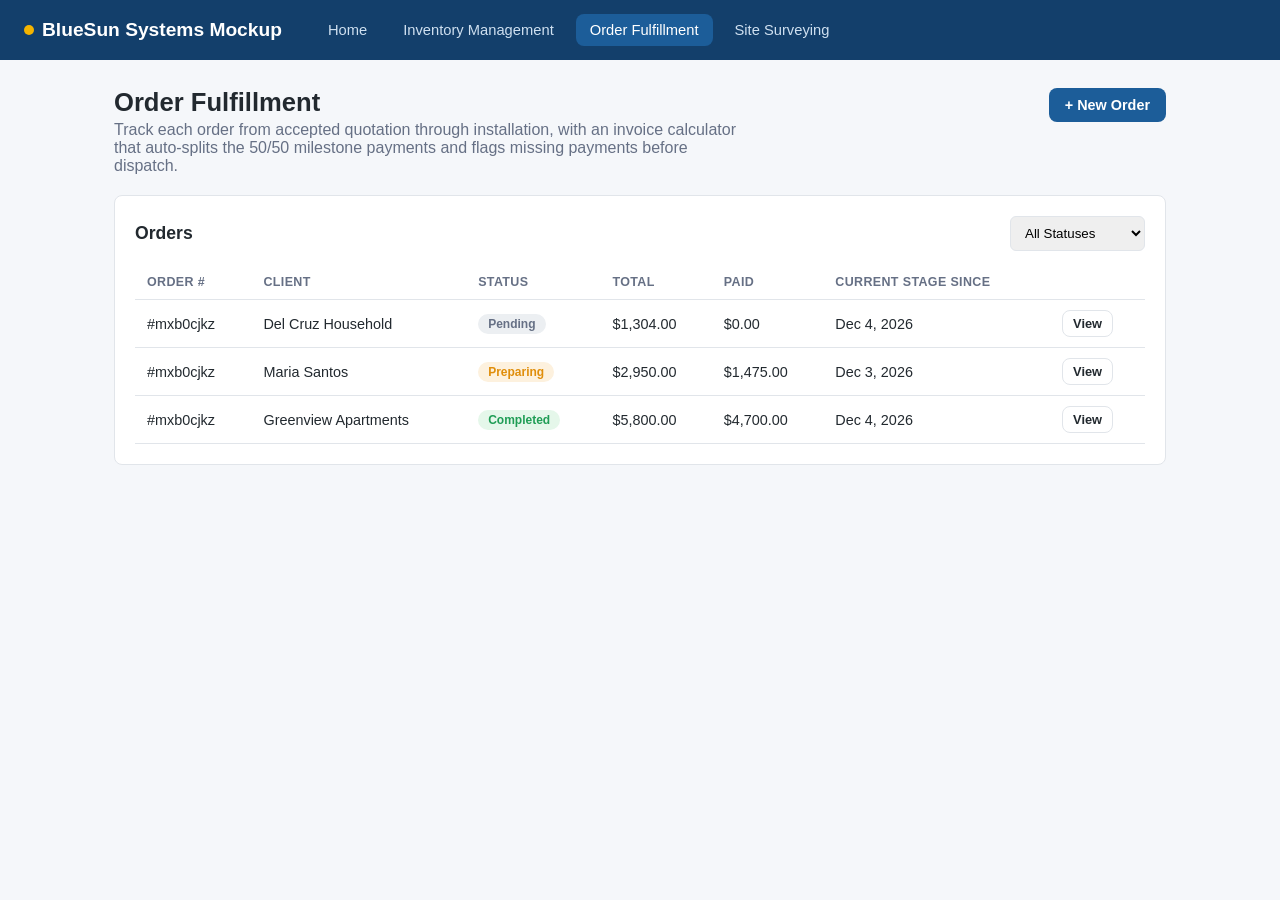
==== orders.html @ 975cb045 "Add files via upload" ====
<!DOCTYPE html>
<html lang="en">
<head>
  <meta charset="UTF-8" />
  <meta name="viewport" content="width=device-width, initial-scale=1.0" />
  <title>Order Fulfillment — BlueSun</title>
  <link rel="stylesheet" href="css/style.css" />
</head>
<body>
  <div id="topnav"></div>

  <main class="page">
    <div class="page-header">
      <div>
        <h1>Order Fulfillment</h1>
        <p class="subtitle">
          Track each order from accepted quotation through installation, with
          an invoice calculator that auto-splits the 50/50 milestone payments
          and flags missing payments before dispatch.
        </p>
      </div>
      <button class="btn btn-primary" id="newOrderBtn">+ New Order</button>
    </div>

    <div class="card">
      <div class="flex-between" style="margin-bottom: 14px;">
        <h2 style="margin:0;">Orders</h2>
        <select id="statusFilter" style="padding:8px 10px; border:1px solid var(--border); border-radius:6px;">
          <option value="">All Statuses</option>
        </select>
      </div>
      <table class="data-table">
        <thead>
          <tr>
            <th>Order #</th>
            <th>Client</th>
            <th>Status</th>
            <th>Total</th>
            <th>Paid</th>
            <th>Current Stage Since</th>
            <th></th>
          </tr>
        </thead>
        <tbody id="ordersTbody"></tbody>
      </table>
      <div class="empty-state" id="emptyState" style="display:none;">No orders match this filter.</div>
    </div>
  </main>

  <!-- New Order Modal -->
  <div class="modal-overlay hidden" id="newOrderOverlay">
    <div class="modal" style="max-width:640px;">
      <h2>New Order</h2>
      <form id="newOrderForm">
        <div class="form-grid">
          <div class="field span-2">
            <label for="clientName">Client Name</label>
            <input type="text" id="clientName" required />
          </div>
          <div class="field span-2">
            <label for="clientAddress">Site Address</label>
            <input type="text" id="clientAddress" required />
          </div>
        </div>

        <h2 style="margin-top:18px;">Line Items</h2>
        <div id="lineItemsContainer"></div>
        <button type="button" class="btn btn-secondary btn-sm" id="addLineItemBtn" style="margin-top:8px;">+ Add Line Item</button>

        <h2 style="margin-top:18px;">Add-ons / Extra Charges</h2>
        <div id="addonsContainer"></div>
        <button type="button" class="btn btn-secondary btn-sm" id="addAddonBtn" style="margin-top:8px;">+ Add Charge</button>

        <div class="card" style="background:#f8fafc; margin-top:18px;">
          <div class="flex-between"><span>Total Project Cost</span><strong id="newOrderTotal">$0.00</strong></div>
          <div class="flex-between text-muted"><span>50% Down Payment</span><span id="newOrderDown">$0.00</span></div>
          <div class="flex-between text-muted"><span>50% Completion Payment</span><span id="newOrderCompletion">$0.00</span></div>
        </div>

        <div class="form-actions">
          <button type="submit" class="btn btn-primary">Create Order</button>
          <button type="button" class="btn btn-secondary" id="cancelNewOrderBtn">Cancel</button>
        </div>
      </form>
    </div>
  </div>

  <!-- Order Detail Modal -->
  <div class="modal-overlay hidden" id="detailOverlay">
    <div class="modal" style="max-width:700px;">
      <div class="flex-between">
        <h2 class="mt-0" id="detailClientName">Client</h2>
        <button class="btn btn-secondary btn-sm" id="closeDetailBtn">Close</button>
      </div>
      <p class="text-muted" id="detailAddress"></p>

      <div class="stepper" id="stepper"></div>

      <div id="alertArea"></div>

      <div class="card-row">
        <div class="card">
          <div class="stat-label">Total Project Cost</div>
          <div class="stat-value" id="detailTotal">$0.00</div>
        </div>
        <div class="card">
          <div class="stat-label">Amount Paid</div>
          <div class="stat-value" id="detailPaid">$0.00</div>
        </div>
        <div class="card">
          <div class="stat-label">Amount Outstanding</div>
          <div class="stat-value" id="detailOutstanding">$0.00</div>
        </div>
      </div>

      <h2>Line Items</h2>
      <table class="data-table">
        <thead><tr><th>Item</th><th>Qty</th><th>Unit Price</th><th>Subtotal</th></tr></thead>
        <tbody id="detailLineItemsTbody"></tbody>
      </table>

      <h2>Add-ons</h2>
      <table class="data-table">
        <thead><tr><th>Description</th><th>Amount</th></tr></thead>
        <tbody id="detailAddonsTbody"></tbody>
      </table>

      <h2>Payments</h2>
      <table class="data-table" style="margin-bottom:10px;">
        <thead><tr><th>Milestone</th><th>Amount</th><th>Method</th><th>Date</th></tr></thead>
        <tbody id="detailPaymentsTbody"></tbody>
      </table>

      <div class="card" style="background:#f8fafc;" id="paymentFormCard">
        <h2>Record a Payment</h2>
        <div class="form-grid">
          <div class="field">
            <label for="paymentMilestone">Milestone</label>
            <select id="paymentMilestone">
              <option value="down">Down Payment (50%)</option>
              <option value="completion">Completion Payment (50%)</option>
            </select>
          </div>
          <div class="field">
            <label for="paymentMethod">Method</label>
            <select id="paymentMethod">
              <option value="cash">Cash</option>
              <option value="bank_transfer">Bank Transfer</option>
            </select>
          </div>
        </div>
        <div class="form-actions">
          <button type="button" class="btn btn-primary" id="recordPaymentBtn">Record Payment</button>
        </div>
      </div>

      <div class="form-actions">
        <button type="button" class="btn btn-primary" id="advanceStatusBtn">Advance to Next Stage →</button>
        <button type="button" class="btn btn-danger" id="deleteOrderBtn">Delete Order</button>
      </div>
    </div>
  </div>

  <script src="js/data.js"></script>
  <script src="js/nav.js"></script>
  <script>
    renderNav("orders");

    let currentOrderId = null;
    const inventoryItems = Inventory.all();

    function statusBadgeClass(statusKey) {
      switch (statusKey) {
        case "pending": return "badge-gray";
        case "preparing": return "badge-orange";
        case "out_for_delivery": return "badge-blue";
        case "installation": return "badge-blue";
        case "completed": return "badge-green";
        default: return "badge-gray";
      }
    }

    function statusLabel(key) {
      const s = ORDER_STATUSES.find((s) => s.key === key);
      return s ? s.label : key;
    }

    function populateStatusFilter() {
      const select = document.getElementById("statusFilter");
      const current = select.value;
      select.innerHTML = `<option value="">All Statuses</option>` +
        ORDER_STATUSES.map((s) => `<option value="${s.key}">${s.label}</option>`).join("");
      select.value = current;
    }

    function renderOrdersTable() {
      const filter = document.getElementById("statusFilter").value;
      let orders = Orders.all().sort((a, b) => new Date(b.createdAt) - new Date(a.createdAt));
      if (filter) orders = orders.filter((o) => o.status === filter);

      const tbody = document.getElementById("ordersTbody");
      const emptyState = document.getElementById("emptyState");

      if (orders.length === 0) {
        tbody.innerHTML = "";
        emptyState.style.display = "block";
        return;
      }
      emptyState.style.display = "none";

      tbody.innerHTML = orders
        .map((order) => {
          const total = Orders.computeTotal(order);
          const paid = Orders.amountPaid(order);
          const shortId = order.id.split("-")[1] || order.id;
          return `
            <tr data-id="${order.id}">
              <td>#${shortId}</td>
              <td>${order.clientName}</td>
              <td><span class="badge ${statusBadgeClass(order.status)}">${statusLabel(order.status)}</span></td>
              <td>${formatCurrency(total)}</td>
              <td>${formatCurrency(paid)}</td>
              <td>${formatDate(order.statusChangedAt)}</td>
              <td><button class="btn btn-secondary btn-sm view-btn" data-id="${order.id}">View</button></td>
            </tr>
          `;
        })
        .join("");

      tbody.querySelectorAll("tr").forEach((row) => {
        row.addEventListener("click", (e) => {
          if (e.target.classList.contains("view-btn")) return;
          openDetail(row.dataset.id);
        });
      });
      tbody.querySelectorAll(".view-btn").forEach((btn) => {
        btn.addEventListener("click", () => openDetail(btn.dataset.id));
      });
    }

    document.getElementById("statusFilter").addEventListener("change", renderOrdersTable);

    function refreshAll() {
      populateStatusFilter();
      renderOrdersTable();
    }

    // ---------- New Order modal ----------

    const newOrderOverlay = document.getElementById("newOrderOverlay");
    let lineItemRows = [];
    let addonRows = [];

    function itemOptionsHtml(selectedId) {
      return `<option value="">Select item...</option>` +
        inventoryItems
          .map((i) => `<option value="${i.id}" ${i.id === selectedId ? "selected" : ""}>${i.name} (${formatCurrency(i.unitPrice)})</option>`)
          .join("");
    }

    function renderLineItemRows() {
      const container = document.getElementById("lineItemsContainer");
      container.innerHTML = lineItemRows
        .map(
          (row, idx) => `
        <div class="form-grid" style="grid-template-columns: 2fr 1fr auto; align-items:end; margin-bottom:8px;">
          <div class="field">
            <label>Item</label>
            <select data-idx="${idx}" class="line-item-select">${itemOptionsHtml(row.itemId)}</select>
          </div>
          <div class="field">
            <label>Qty</label>
            <input type="number" min="1" value="${row.qty}" data-idx="${idx}" class="line-item-qty" />
          </div>
          <button type="button" class="btn btn-danger btn-sm remove-line-item" data-idx="${idx}">Remove</button>
        </div>
      `
        )
        .join("");

      container.querySelectorAll(".line-item-select").forEach((el) =>
        el.addEventListener("change", (e) => {
          lineItemRows[e.target.dataset.idx].itemId = e.target.value;
          recalcNewOrderTotals();
        })
      );
      container.querySelectorAll(".line-item-qty").forEach((el) =>
        el.addEventListener("input", (e) => {
          lineItemRows[e.target.dataset.idx].qty = Number(e.target.value) || 1;
          recalcNewOrderTotals();
        })
      );
      container.querySelectorAll(".remove-line-item").forEach((el) =>
        el.addEventListener("click", (e) => {
          lineItemRows.splice(Number(e.target.dataset.idx), 1);
          renderLineItemRows();
          recalcNewOrderTotals();
        })
      );
    }

    function renderAddonRows() {
      const container = document.getElementById("addonsContainer");
      container.innerHTML = addonRows
        .map(
          (row, idx) => `
        <div class="form-grid" style="grid-template-columns: 2fr 1fr auto; align-items:end; margin-bottom:8px;">
          <div class="field">
            <label>Description</label>
            <input type="text" value="${row.description}" data-idx="${idx}" class="addon-desc" placeholder="e.g. Installation labor" />
          </div>
          <div class="field">
            <label>Amount</label>
            <input type="number" min="0" step="0.01" value="${row.amount}" data-idx="${idx}" class="addon-amount" />
          </div>
          <button type="button" class="btn btn-danger btn-sm remove-addon" data-idx="${idx}">Remove</button>
        </div>
      `
        )
        .join("");

      container.querySelectorAll(".addon-desc").forEach((el) =>
        el.addEventListener("input", (e) => {
          addonRows[e.target.dataset.idx].description = e.target.value;
        })
      );
      container.querySelectorAll(".addon-amount").forEach((el) =>
        el.addEventListener("input", (e) => {
          addonRows[e.target.dataset.idx].amount = Number(e.target.value) || 0;
          recalcNewOrderTotals();
        })
      );
      container.querySelectorAll(".remove-addon").forEach((el) =>
        el.addEventListener("click", (e) => {
          addonRows.splice(Number(e.target.dataset.idx), 1);
          renderAddonRows();
          recalcNewOrderTotals();
        })
      );
    }

    function recalcNewOrderTotals() {
      const lineTotal = lineItemRows.reduce((sum, row) => {
        const item = inventoryItems.find((i) => i.id === row.itemId);
        return sum + (item ? item.unitPrice * row.qty : 0);
      }, 0);
      const addonTotal = addonRows.reduce((sum, row) => sum + Number(row.amount || 0), 0);
      const total = lineTotal + addonTotal;
      document.getElementById("newOrderTotal").textContent = formatCurrency(total);
      document.getElementById("newOrderDown").textContent = formatCurrency(total / 2);
      document.getElementById("newOrderCompletion").textContent = formatCurrency(total / 2);
    }

    document.getElementById("newOrderBtn").addEventListener("click", () => {
      document.getElementById("newOrderForm").reset();
      lineItemRows = [{ itemId: "", qty: 1 }];
      addonRows = [];
      renderLineItemRows();
      renderAddonRows();
      recalcNewOrderTotals();
      newOrderOverlay.classList.remove("hidden");
    });

    document.getElementById("cancelNewOrderBtn").addEventListener("click", () => newOrderOverlay.classList.add("hidden"));
    document.getElementById("addLineItemBtn").addEventListener("click", () => {
      lineItemRows.push({ itemId: "", qty: 1 });
      renderLineItemRows();
    });
    document.getElementById("addAddonBtn").addEventListener("click", () => {
      addonRows.push({ description: "", amount: 0 });
      renderAddonRows();
    });

    document.getElementById("newOrderForm").addEventListener("submit", (e) => {
      e.preventDefault();
      const validLineItems = lineItemRows.filter((r) => r.itemId);
      if (validLineItems.length === 0) {
        alert("Add at least one line item with an inventory item selected.");
        return;
      }
      const order = {
        id: genId("order"),
        clientName: document.getElementById("clientName").value.trim(),
        address: document.getElementById("clientAddress").value.trim(),
        status: "pending",
        createdAt: new Date().toISOString(),
        statusChangedAt: new Date().toISOString(),
        statusHistory: [{ status: "pending", date: new Date().toISOString() }],
        lineItems: validLineItems.map((r) => {
          const item = inventoryItems.find((i) => i.id === r.itemId);
          return { itemId: item.id, name: item.name, qty: r.qty, unitPrice: item.unitPrice };
        }),
        addons: addonRows.filter((a) => a.description && a.amount > 0),
        payments: [],
      };
      Orders.save(order);
      newOrderOverlay.classList.add("hidden");
      refreshAll();
    });

    // ---------- Order detail modal ----------

    const detailOverlay = document.getElementById("detailOverlay");

    function openDetail(id) {
      currentOrderId = id;
      renderDetail();
      detailOverlay.classList.remove("hidden");
    }

    function renderStepper(order) {
      const currentIdx = Orders.statusIndex(order);
      const stepper = document.getElementById("stepper");
      stepper.innerHTML = ORDER_STATUSES.map((s, idx) => {
        let cls = "step";
        if (idx < currentIdx) cls += " done";
        if (idx === currentIdx) cls += " current";
        return `
          <div class="${cls}">
            <div class="circle">${idx < currentIdx ? "✓" : idx + 1}</div>
            <div class="label">${s.label}</div>
          </div>
        `;
      }).join("");
    }

    function renderDetail() {
      const order = Orders.get(currentOrderId);
      if (!order) {
        detailOverlay.classList.add("hidden");
        return;
      }

      document.getElementById("detailClientName").textContent = order.clientName;
      document.getElementById("detailAddress").textContent = order.address;
      renderStepper(order);

      const total = Orders.computeTotal(order);
      const paid = Orders.amountPaid(order);
      document.getElementById("detailTotal").textContent = formatCurrency(total);
      document.getElementById("detailPaid").textContent = formatCurrency(paid);
      document.getElementById("detailOutstanding").textContent = formatCurrency(total - paid);

      document.getElementById("detailLineItemsTbody").innerHTML = order.lineItems
        .map(
          (li) => `
        <tr><td>${li.name}</td><td>${li.qty}</td><td>${formatCurrency(li.unitPrice)}</td><td>${formatCurrency(li.qty * li.unitPrice)}</td></tr>
      `
        )
        .join("") || `<tr><td colspan="4" class="text-muted">No line items.</td></tr>`;

      document.getElementById("detailAddonsTbody").innerHTML = (order.addons || [])
        .map((a) => `<tr><td>${a.description}</td><td>${formatCurrency(a.amount)}</td></tr>`)
        .join("") || `<tr><td colspan="2" class="text-muted">No add-ons.</td></tr>`;

      document.getElementById("detailPaymentsTbody").innerHTML = (order.payments || [])
        .map(
          (p) => `
        <tr>
          <td>${p.milestone === "down" ? "Down Payment (50%)" : "Completion Payment (50%)"}</td>
          <td>${formatCurrency(p.amount)}</td>
          <td>${p.method === "cash" ? "Cash" : "Bank Transfer"}</td>
          <td>${formatDate(p.date)}</td>
        </tr>
      `
        )
        .join("") || `<tr><td colspan="4" class="text-muted">No payments recorded yet.</td></tr>`;

      // Alerts: payment validation warning
      const alertArea = document.getElementById("alertArea");
      const downConfirmed = Orders.isDownPaymentConfirmed(order);
      const completionConfirmed = Orders.isCompletionPaymentConfirmed(order);
      let alertsHtml = "";
      if ((order.status === "preparing" || Orders.statusIndex(order) > ORDER_STATUSES.findIndex(s=>s.key==="preparing")) && !downConfirmed) {
        alertsHtml += `<div class="alert alert-warning">⚠ Down payment (50%) is not confirmed for this order. Dispatch should be held until payment is recorded.</div>`;
      }
      if (order.status === "completed" && !completionConfirmed) {
        alertsHtml += `<div class="alert alert-warning">⚠ Completion payment (50%) is not confirmed even though the order is marked Completed.</div>`;
      }
      alertArea.innerHTML = alertsHtml;

      // Advance button state
      const advanceBtn = document.getElementById("advanceStatusBtn");
      const check = Orders.canAdvance(order);
      if (order.status === "completed") {
        advanceBtn.textContent = "Order Completed";
        advanceBtn.disabled = true;
      } else {
        const nextStatus = ORDER_STATUSES[Orders.statusIndex(order) + 1];
        advanceBtn.textContent = `Advance to "${nextStatus.label}" →`;
        advanceBtn.disabled = !check.ok;
        advanceBtn.title = check.ok ? "" : check.reason;
      }

      // suggested payment amount
      document.getElementById("paymentMilestone").value = downConfirmed ? "completion" : "down";
    }

    document.getElementById("closeDetailBtn").addEventListener("click", () => detailOverlay.classList.add("hidden"));

    document.getElementById("advanceStatusBtn").addEventListener("click", () => {
      const order = Orders.get(currentOrderId);
      const result = Orders.advance(order);
      if (!result.ok) {
        alert(result.reason);
        return;
      }
      renderDetail();
      refreshAll();
    });

    document.getElementById("recordPaymentBtn").addEventListener("click", () => {
      const order = Orders.get(currentOrderId);
      const milestone = document.getElementById("paymentMilestone").value;
      const method = document.getElementById("paymentMethod").value;
      const amount = milestone === "down" ? Orders.downPaymentDue(order) : Orders.completionPaymentDue(order);

      const alreadyRecorded = (order.payments || []).some((p) => p.milestone === milestone);
      if (alreadyRecorded) {
        alert(`${milestone === "down" ? "Down" : "Completion"} payment has already been recorded for this order.`);
        return;
      }

      order.payments = order.payments || [];
      order.payments.push({ milestone, amount, method, date: new Date().toISOString() });
      Orders.save(order);
      renderDetail();
      refreshAll();
    });

    document.getElementById("deleteOrderBtn").addEventListener("click", () => {
      const order = Orders.get(currentOrderId);
      if (!order) return;
      if (confirm(`Delete order for "${order.clientName}"?`)) {
        Orders.remove(order.id);
        detailOverlay.classList.add("hidden");
        refreshAll();
      }
    });

    refreshAll();
  </script>
</body>
</html>
---- css/style.css ----
/* BlueSun Systems Mockup — Shared Styles */

:root {
  --bluesun-blue: #1c5d99;
  --bluesun-blue-dark: #133f6b;
  --bluesun-yellow: #f4b400;
  --bg: #f5f7fa;
  --card-bg: #ffffff;
  --text: #22292f;
  --text-muted: #667085;
  --border: #e1e5ea;
  --green: #1f9d55;
  --red: #d64545;
  --orange: #e08e0b;
  --radius: 8px;
}

* {
  box-sizing: border-box;
}

body {
  margin: 0;
  font-family: "Segoe UI", Arial, sans-serif;
  background: var(--bg);
  color: var(--text);
}

/* ---------- Top nav ---------- */

header.topnav {
  background: var(--bluesun-blue-dark);
  color: white;
  display: flex;
  align-items: center;
  padding: 0 24px;
  height: 60px;
}

header.topnav .brand {
  font-weight: 700;
  font-size: 1.2rem;
  margin-right: 32px;
  display: flex;
  align-items: center;
  gap: 8px;
}

header.topnav .brand .dot {
  width: 10px;
  height: 10px;
  background: var(--bluesun-yellow);
  border-radius: 50%;
  display: inline-block;
}

header.topnav nav {
  display: flex;
  gap: 8px;
}

header.topnav nav a {
  color: #cfe0f0;
  text-decoration: none;
  padding: 8px 14px;
  border-radius: var(--radius);
  font-size: 0.92rem;
}

header.topnav nav a:hover {
  background: rgba(255, 255, 255, 0.08);
  color: white;
}

header.topnav nav a.active {
  background: var(--bluesun-blue);
  color: white;
}

/* ---------- Layout ---------- */

main.page {
  max-width: 1100px;
  margin: 0 auto;
  padding: 28px 24px 60px;
}

.page-header {
  display: flex;
  justify-content: space-between;
  align-items: flex-start;
  margin-bottom: 20px;
  gap: 16px;
  flex-wrap: wrap;
}

.page-header h1 {
  margin: 0 0 4px;
  font-size: 1.6rem;
}

.page-header p.subtitle {
  margin: 0;
  color: var(--text-muted);
  max-width: 640px;
}

/* ---------- Cards / panels ---------- */

.card {
  background: var(--card-bg);
  border: 1px solid var(--border);
  border-radius: var(--radius);
  padding: 20px;
  margin-bottom: 20px;
}

.card h2 {
  margin-top: 0;
  font-size: 1.1rem;
}

.card-row {
  display: flex;
  gap: 16px;
  flex-wrap: wrap;
}

.card-row > .card {
  flex: 1;
  min-width: 200px;
}

.stat-value {
  font-size: 1.8rem;
  font-weight: 700;
  color: var(--bluesun-blue-dark);
}

.stat-label {
  color: var(--text-muted);
  font-size: 0.85rem;
}

/* ---------- Buttons ---------- */

.btn {
  display: inline-block;
  border: none;
  border-radius: var(--radius);
  padding: 9px 16px;
  font-size: 0.9rem;
  cursor: pointer;
  text-decoration: none;
  font-weight: 600;
}

.btn-primary {
  background: var(--bluesun-blue);
  color: white;
}

.btn-primary:hover {
  background: var(--bluesun-blue-dark);
}

.btn-secondary {
  background: white;
  border: 1px solid var(--border);
  color: var(--text);
}

.btn-secondary:hover {
  background: #f0f2f5;
}

.btn-danger {
  background: white;
  border: 1px solid var(--red);
  color: var(--red);
}

.btn-danger:hover {
  background: #fdecec;
}

.btn-sm {
  padding: 5px 10px;
  font-size: 0.8rem;
}

.btn:disabled {
  opacity: 0.5;
  cursor: not-allowed;
}

/* ---------- Tables ---------- */

table.data-table {
  width: 100%;
  border-collapse: collapse;
}

table.data-table th,
table.data-table td {
  text-align: left;
  padding: 10px 12px;
  border-bottom: 1px solid var(--border);
  font-size: 0.9rem;
}

table.data-table th {
  color: var(--text-muted);
  font-weight: 600;
  font-size: 0.78rem;
  text-transform: uppercase;
  letter-spacing: 0.03em;
}

table.data-table tbody tr:hover {
  background: #f8fafc;
  cursor: pointer;
}

table.data-table tbody tr.row-alert {
  background: #fff6ed;
}

/* ---------- Badges ---------- */

.badge {
  display: inline-block;
  padding: 3px 10px;
  border-radius: 999px;
  font-size: 0.75rem;
  font-weight: 600;
}

.badge-green { background: #e5f7ea; color: var(--green); }
.badge-orange { background: #fdf1de; color: var(--orange); }
.badge-red { background: #fbe9e9; color: var(--red); }
.badge-blue { background: #e5eef8; color: var(--bluesun-blue-dark); }
.badge-gray { background: #eceff2; color: var(--text-muted); }

/* ---------- Forms ---------- */

.form-grid {
  display: grid;
  grid-template-columns: repeat(2, 1fr);
  gap: 14px;
}

.form-grid.single {
  grid-template-columns: 1fr;
}

.field {
  display: flex;
  flex-direction: column;
  gap: 4px;
}

.field.span-2 {
  grid-column: span 2;
}

.field label {
  font-size: 0.82rem;
  font-weight: 600;
  color: var(--text-muted);
}

.field input,
.field select,
.field textarea {
  padding: 8px 10px;
  border: 1px solid var(--border);
  border-radius: 6px;
  font-size: 0.9rem;
  font-family: inherit;
}

.field textarea {
  resize: vertical;
  min-height: 70px;
}

.form-actions {
  margin-top: 18px;
  display: flex;
  gap: 10px;
}

.checkbox-list {
  display: flex;
  flex-wrap: wrap;
  gap: 12px;
}

.checkbox-list label {
  display: flex;
  align-items: center;
  gap: 6px;
  font-size: 0.88rem;
  font-weight: normal;
  color: var(--text);
}

/* ---------- Status stepper (Order Fulfillment) ---------- */

.stepper {
  display: flex;
  align-items: center;
  margin: 10px 0 20px;
}

.stepper .step {
  flex: 1;
  text-align: center;
  position: relative;
}

.stepper .step .circle {
  width: 30px;
  height: 30px;
  border-radius: 50%;
  background: #e1e5ea;
  color: var(--text-muted);
  display: flex;
  align-items: center;
  justify-content: center;
  margin: 0 auto 6px;
  font-weight: 700;
  font-size: 0.85rem;
}

.stepper .step .label {
  font-size: 0.78rem;
  color: var(--text-muted);
}

.stepper .step::before {
  content: "";
  position: absolute;
  top: 15px;
  left: -50%;
  width: 100%;
  height: 2px;
  background: #e1e5ea;
  z-index: 0;
}

.stepper .step:first-child::before {
  content: none;
}

.stepper .step.done .circle {
  background: var(--green);
  color: white;
}

.stepper .step.done::before {
  background: var(--green);
}

.stepper .step.current .circle {
  background: var(--bluesun-blue);
  color: white;
  box-shadow: 0 0 0 4px rgba(28, 93, 153, 0.18);
}

.stepper .step.current .label {
  color: var(--bluesun-blue-dark);
  font-weight: 700;
}

/* ---------- Alerts / callouts ---------- */

.alert {
  padding: 12px 16px;
  border-radius: var(--radius);
  font-size: 0.88rem;
  margin-bottom: 16px;
  border: 1px solid transparent;
}

.alert-warning {
  background: #fff6ed;
  border-color: #f6d9ad;
  color: #8a5a06;
}

.alert-info {
  background: #e9f1fb;
  border-color: #bcd8f2;
  color: var(--bluesun-blue-dark);
}

/* ---------- Empty state ---------- */

.empty-state {
  text-align: center;
  color: var(--text-muted);
  padding: 40px 20px;
}

/* ---------- Home page system cards ---------- */

.system-grid {
  display: grid;
  grid-template-columns: repeat(3, 1fr);
  gap: 18px;
}

.system-card {
  background: var(--card-bg);
  border: 1px solid var(--border);
  border-radius: var(--radius);
  padding: 22px;
  display: flex;
  flex-direction: column;
  gap: 10px;
}

.system-card .icon {
  font-size: 1.8rem;
}

.system-card h2 {
  margin: 0;
  font-size: 1.15rem;
}

.system-card p {
  color: var(--text-muted);
  font-size: 0.88rem;
  flex-grow: 1;
}

@media (max-width: 800px) {
  .system-grid { grid-template-columns: 1fr; }
  .form-grid { grid-template-columns: 1fr; }
  .field.span-2 { grid-column: span 1; }
}

/* ---------- Modal ---------- */

.modal-overlay {
  position: fixed;
  inset: 0;
  background: rgba(20, 30, 40, 0.45);
  display: flex;
  align-items: center;
  justify-content: center;
  z-index: 50;
}

.modal-overlay.hidden {
  display: none;
}

.modal {
  background: white;
  border-radius: var(--radius);
  padding: 22px;
  width: 100%;
  max-width: 520px;
  max-height: 85vh;
  overflow-y: auto;
}

.modal h2 {
  margin-top: 0;
}

.text-muted {
  color: var(--text-muted);
}

.mt-0 { margin-top: 0; }
.flex-between {
  display: flex;
  justify-content: space-between;
  align-items: center;
}
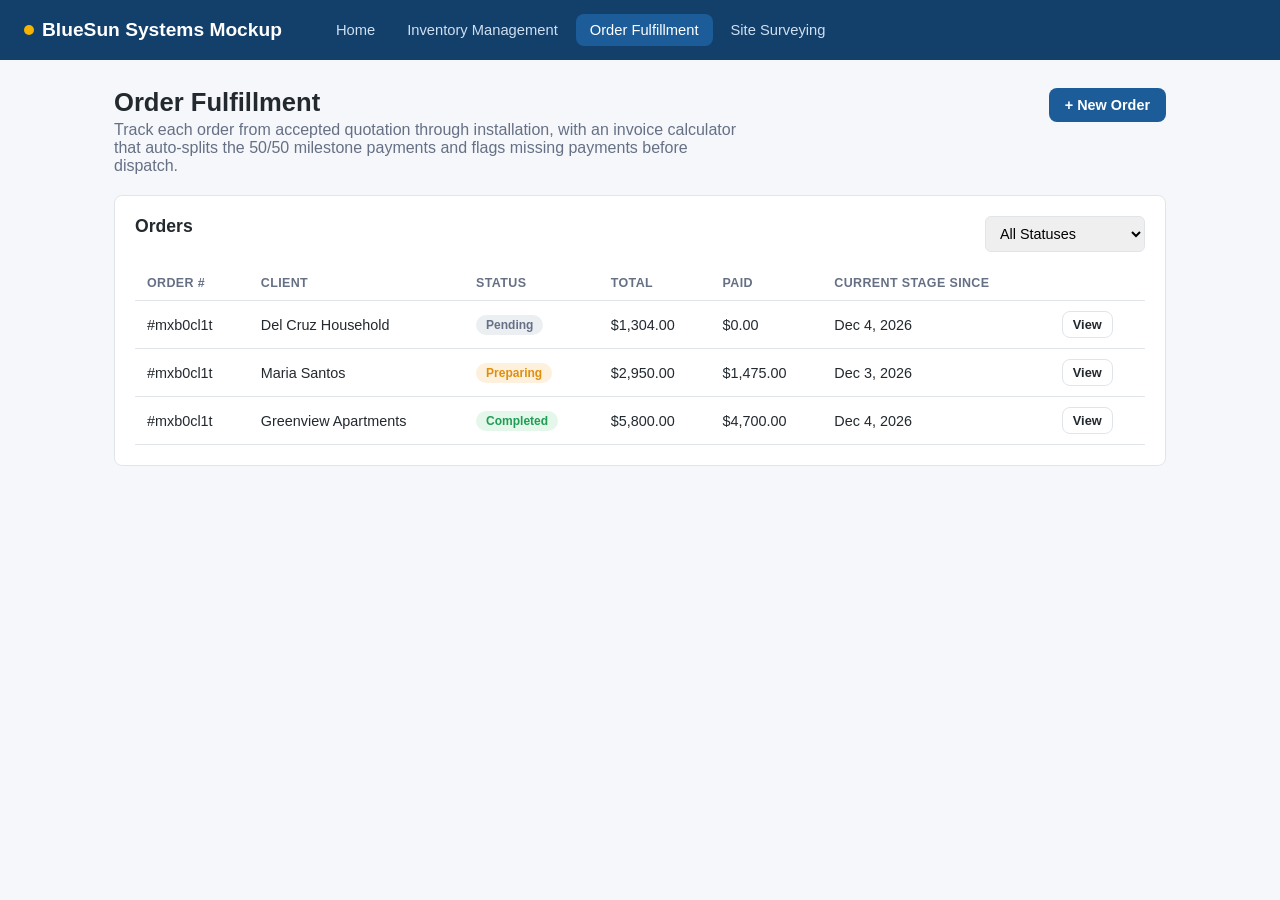
==== commit 2bd082a9: "class updates" ====
--- a/orders.html
+++ b/orders.html
@@ -1,219 +1,297 @@
-<!DOCTYPE html>
+<!doctype html>
 <html lang="en">
-<head>
-  <meta charset="UTF-8" />
-  <meta name="viewport" content="width=device-width, initial-scale=1.0" />
-  <title>Order Fulfillment — BlueSun</title>
-  <link rel="stylesheet" href="css/style.css" />
-</head>
-<body>
-  <div id="topnav"></div>
-
-  <main class="page">
-    <div class="page-header">
-      <div>
-        <h1>Order Fulfillment</h1>
-        <p class="subtitle">
-          Track each order from accepted quotation through installation, with
-          an invoice calculator that auto-splits the 50/50 milestone payments
-          and flags missing payments before dispatch.
-        </p>
+  <head>
+    <meta charset="UTF-8" />
+    <meta name="viewport" content="width=device-width, initial-scale=1.0" />
+    <title>Order Fulfillment — BlueSun</title>
+    <link rel="stylesheet" href="css/style.css" />
+  </head>
+  <body>
+    <div id="topnav"></div>
+
+    <main class="page">
+      <div class="page-header">
+        <div>
+          <h1>Order Fulfillment</h1>
+          <p class="subtitle">
+            Track each order from accepted quotation through installation, with
+            an invoice calculator that auto-splits the 50/50 milestone payments
+            and flags missing payments before dispatch.
+          </p>
+        </div>
+        <button class="btn btn-primary" id="newOrderBtn">+ New Order</button>
       </div>
-      <button class="btn btn-primary" id="newOrderBtn">+ New Order</button>
-    </div>
-
-    <div class="card">
-      <div class="flex-between" style="margin-bottom: 14px;">
-        <h2 style="margin:0;">Orders</h2>
-        <select id="statusFilter" style="padding:8px 10px; border:1px solid var(--border); border-radius:6px;">
-          <option value="">All Statuses</option>
-        </select>
+
+      <div class="card">
+        <div class="page-header" style="margin-bottom: 14px">
+          <h2 style="margin: 0">Orders</h2>
+          <div class="filter-bar">
+            <select id="statusFilter">
+              <option value="">All Statuses</option>
+            </select>
+          </div>
+        </div>
+        <div class="table-scroll">
+          <table class="data-table">
+            <thead>
+              <tr>
+                <th>Order #</th>
+                <th>Client</th>
+                <th>Status</th>
+                <th>Total</th>
+                <th>Paid</th>
+                <th>Current Stage Since</th>
+                <th></th>
+              </tr>
+            </thead>
+            <tbody id="ordersTbody"></tbody>
+          </table>
+        </div>
+        <div class="empty-state" id="emptyState" style="display: none">
+          No orders match this filter.
+        </div>
       </div>
-      <table class="data-table">
-        <thead>
-          <tr>
-            <th>Order #</th>
-            <th>Client</th>
-            <th>Status</th>
-            <th>Total</th>
-            <th>Paid</th>
-            <th>Current Stage Since</th>
-            <th></th>
-          </tr>
-        </thead>
-        <tbody id="ordersTbody"></tbody>
-      </table>
-      <div class="empty-state" id="emptyState" style="display:none;">No orders match this filter.</div>
-    </div>
-  </main>
-
-  <!-- New Order Modal -->
-  <div class="modal-overlay hidden" id="newOrderOverlay">
-    <div class="modal" style="max-width:640px;">
-      <h2>New Order</h2>
-      <form id="newOrderForm">
-        <div class="form-grid">
-          <div class="field span-2">
-            <label for="clientName">Client Name</label>
-            <input type="text" id="clientName" required />
-          </div>
-          <div class="field span-2">
-            <label for="clientAddress">Site Address</label>
-            <input type="text" id="clientAddress" required />
-          </div>
-        </div>
-
-        <h2 style="margin-top:18px;">Line Items</h2>
-        <div id="lineItemsContainer"></div>
-        <button type="button" class="btn btn-secondary btn-sm" id="addLineItemBtn" style="margin-top:8px;">+ Add Line Item</button>
-
-        <h2 style="margin-top:18px;">Add-ons / Extra Charges</h2>
-        <div id="addonsContainer"></div>
-        <button type="button" class="btn btn-secondary btn-sm" id="addAddonBtn" style="margin-top:8px;">+ Add Charge</button>
-
-        <div class="card" style="background:#f8fafc; margin-top:18px;">
-          <div class="flex-between"><span>Total Project Cost</span><strong id="newOrderTotal">$0.00</strong></div>
-          <div class="flex-between text-muted"><span>50% Down Payment</span><span id="newOrderDown">$0.00</span></div>
-          <div class="flex-between text-muted"><span>50% Completion Payment</span><span id="newOrderCompletion">$0.00</span></div>
-        </div>
-
-        <div class="form-actions">
-          <button type="submit" class="btn btn-primary">Create Order</button>
-          <button type="button" class="btn btn-secondary" id="cancelNewOrderBtn">Cancel</button>
-        </div>
-      </form>
-    </div>
-  </div>
-
-  <!-- Order Detail Modal -->
-  <div class="modal-overlay hidden" id="detailOverlay">
-    <div class="modal" style="max-width:700px;">
-      <div class="flex-between">
-        <h2 class="mt-0" id="detailClientName">Client</h2>
-        <button class="btn btn-secondary btn-sm" id="closeDetailBtn">Close</button>
-      </div>
-      <p class="text-muted" id="detailAddress"></p>
-
-      <div class="stepper" id="stepper"></div>
-
-      <div id="alertArea"></div>
-
-      <div class="card-row">
-        <div class="card">
-          <div class="stat-label">Total Project Cost</div>
-          <div class="stat-value" id="detailTotal">$0.00</div>
-        </div>
-        <div class="card">
-          <div class="stat-label">Amount Paid</div>
-          <div class="stat-value" id="detailPaid">$0.00</div>
-        </div>
-        <div class="card">
-          <div class="stat-label">Amount Outstanding</div>
-          <div class="stat-value" id="detailOutstanding">$0.00</div>
-        </div>
-      </div>
-
-      <h2>Line Items</h2>
-      <table class="data-table">
-        <thead><tr><th>Item</th><th>Qty</th><th>Unit Price</th><th>Subtotal</th></tr></thead>
-        <tbody id="detailLineItemsTbody"></tbody>
-      </table>
-
-      <h2>Add-ons</h2>
-      <table class="data-table">
-        <thead><tr><th>Description</th><th>Amount</th></tr></thead>
-        <tbody id="detailAddonsTbody"></tbody>
-      </table>
-
-      <h2>Payments</h2>
-      <table class="data-table" style="margin-bottom:10px;">
-        <thead><tr><th>Milestone</th><th>Amount</th><th>Method</th><th>Date</th></tr></thead>
-        <tbody id="detailPaymentsTbody"></tbody>
-      </table>
-
-      <div class="card" style="background:#f8fafc;" id="paymentFormCard">
-        <h2>Record a Payment</h2>
-        <div class="form-grid">
-          <div class="field">
-            <label for="paymentMilestone">Milestone</label>
-            <select id="paymentMilestone">
-              <option value="down">Down Payment (50%)</option>
-              <option value="completion">Completion Payment (50%)</option>
-            </select>
-          </div>
-          <div class="field">
-            <label for="paymentMethod">Method</label>
-            <select id="paymentMethod">
-              <option value="cash">Cash</option>
-              <option value="bank_transfer">Bank Transfer</option>
-            </select>
-          </div>
-        </div>
-        <div class="form-actions">
-          <button type="button" class="btn btn-primary" id="recordPaymentBtn">Record Payment</button>
-        </div>
-      </div>
-
-      <div class="form-actions">
-        <button type="button" class="btn btn-primary" id="advanceStatusBtn">Advance to Next Stage →</button>
-        <button type="button" class="btn btn-danger" id="deleteOrderBtn">Delete Order</button>
+    </main>
+
+    <!-- New Order Modal -->
+    <div class="modal-overlay hidden" id="newOrderOverlay">
+      <div class="modal" style="max-width: 640px">
+        <h2>New Order</h2>
+        <form id="newOrderForm">
+          <div class="form-grid">
+            <div class="field span-2">
+              <label for="clientName">Client Name</label>
+              <input type="text" id="clientName" required />
+            </div>
+            <div class="field span-2">
+              <label for="clientAddress">Site Address</label>
+              <input type="text" id="clientAddress" required />
+            </div>
+          </div>
+
+          <h2 style="margin-top: 18px">Line Items</h2>
+          <div id="lineItemsContainer"></div>
+          <button
+            type="button"
+            class="btn btn-secondary btn-sm"
+            id="addLineItemBtn"
+            style="margin-top: 8px"
+          >
+            + Add Line Item
+          </button>
+
+          <h2 style="margin-top: 18px">Add-ons / Extra Charges</h2>
+          <div id="addonsContainer"></div>
+          <button
+            type="button"
+            class="btn btn-secondary btn-sm"
+            id="addAddonBtn"
+            style="margin-top: 8px"
+          >
+            + Add Charge
+          </button>
+
+          <div class="card" style="background: #f8fafc; margin-top: 18px">
+            <div class="flex-between">
+              <span>Total Project Cost</span
+              ><strong id="newOrderTotal">$0.00</strong>
+            </div>
+            <div class="flex-between text-muted">
+              <span>50% Down Payment</span><span id="newOrderDown">$0.00</span>
+            </div>
+            <div class="flex-between text-muted">
+              <span>50% Completion Payment</span
+              ><span id="newOrderCompletion">$0.00</span>
+            </div>
+          </div>
+
+          <div class="form-actions">
+            <button type="submit" class="btn btn-primary">Create Order</button>
+            <button
+              type="button"
+              class="btn btn-secondary"
+              id="cancelNewOrderBtn"
+            >
+              Cancel
+            </button>
+          </div>
+        </form>
       </div>
     </div>
-  </div>
-
-  <script src="js/data.js"></script>
-  <script src="js/nav.js"></script>
-  <script>
-    renderNav("orders");
-
-    let currentOrderId = null;
-    const inventoryItems = Inventory.all();
-
-    function statusBadgeClass(statusKey) {
-      switch (statusKey) {
-        case "pending": return "badge-gray";
-        case "preparing": return "badge-orange";
-        case "out_for_delivery": return "badge-blue";
-        case "installation": return "badge-blue";
-        case "completed": return "badge-green";
-        default: return "badge-gray";
-      }
-    }
-
-    function statusLabel(key) {
-      const s = ORDER_STATUSES.find((s) => s.key === key);
-      return s ? s.label : key;
-    }
-
-    function populateStatusFilter() {
-      const select = document.getElementById("statusFilter");
-      const current = select.value;
-      select.innerHTML = `<option value="">All Statuses</option>` +
-        ORDER_STATUSES.map((s) => `<option value="${s.key}">${s.label}</option>`).join("");
-      select.value = current;
-    }
-
-    function renderOrdersTable() {
-      const filter = document.getElementById("statusFilter").value;
-      let orders = Orders.all().sort((a, b) => new Date(b.createdAt) - new Date(a.createdAt));
-      if (filter) orders = orders.filter((o) => o.status === filter);
-
-      const tbody = document.getElementById("ordersTbody");
-      const emptyState = document.getElementById("emptyState");
-
-      if (orders.length === 0) {
-        tbody.innerHTML = "";
-        emptyState.style.display = "block";
-        return;
-      }
-      emptyState.style.display = "none";
-
-      tbody.innerHTML = orders
-        .map((order) => {
-          const total = Orders.computeTotal(order);
-          const paid = Orders.amountPaid(order);
-          const shortId = order.id.split("-")[1] || order.id;
-          return `
+
+    <!-- Order Detail Modal -->
+    <div class="modal-overlay hidden" id="detailOverlay">
+      <div class="modal" style="max-width: 700px">
+        <div class="flex-between">
+          <h2 class="mt-0" id="detailClientName">Client</h2>
+          <button class="btn btn-secondary btn-sm" id="closeDetailBtn">
+            Close
+          </button>
+        </div>
+        <p class="text-muted" id="detailAddress"></p>
+
+        <div class="stepper" id="stepper"></div>
+
+        <div id="alertArea"></div>
+
+        <div class="card-row">
+          <div class="card">
+            <div class="stat-label">Total Project Cost</div>
+            <div class="stat-value" id="detailTotal">$0.00</div>
+          </div>
+          <div class="card">
+            <div class="stat-label">Amount Paid</div>
+            <div class="stat-value" id="detailPaid">$0.00</div>
+          </div>
+          <div class="card">
+            <div class="stat-label">Amount Outstanding</div>
+            <div class="stat-value" id="detailOutstanding">$0.00</div>
+          </div>
+        </div>
+
+        <h2>Line Items</h2>
+        <div class="table-scroll">
+          <table class="data-table">
+            <thead>
+              <tr>
+                <th>Item</th>
+                <th>Qty</th>
+                <th>Unit Price</th>
+                <th>Subtotal</th>
+              </tr>
+            </thead>
+            <tbody id="detailLineItemsTbody"></tbody>
+          </table>
+        </div>
+
+        <h2>Add-ons</h2>
+        <div class="table-scroll">
+          <table class="data-table">
+            <thead>
+              <tr>
+                <th>Description</th>
+                <th>Amount</th>
+              </tr>
+            </thead>
+            <tbody id="detailAddonsTbody"></tbody>
+          </table>
+        </div>
+
+        <h2>Payments</h2>
+        <div class="table-scroll">
+          <table class="data-table" style="margin-bottom: 10px">
+            <thead>
+              <tr>
+                <th>Milestone</th>
+                <th>Amount</th>
+                <th>Method</th>
+                <th>Date</th>
+              </tr>
+            </thead>
+            <tbody id="detailPaymentsTbody"></tbody>
+          </table>
+        </div>
+
+        <div class="card" style="background: #f8fafc" id="paymentFormCard">
+          <h2>Record a Payment</h2>
+          <div class="form-grid">
+            <div class="field">
+              <label for="paymentMilestone">Milestone</label>
+              <select id="paymentMilestone">
+                <option value="down">Down Payment (50%)</option>
+                <option value="completion">Completion Payment (50%)</option>
+              </select>
+            </div>
+            <div class="field">
+              <label for="paymentMethod">Method</label>
+              <select id="paymentMethod">
+                <option value="cash">Cash</option>
+                <option value="bank_transfer">Bank Transfer</option>
+              </select>
+            </div>
+          </div>
+          <div class="form-actions">
+            <button type="button" class="btn btn-primary" id="recordPaymentBtn">
+              Record Payment
+            </button>
+          </div>
+        </div>
+
+        <div class="form-actions">
+          <button type="button" class="btn btn-primary" id="advanceStatusBtn">
+            Advance to Next Stage →
+          </button>
+          <button type="button" class="btn btn-danger" id="deleteOrderBtn">
+            Delete Order
+          </button>
+        </div>
+      </div>
+    </div>
+
+    <script src="js/data.js"></script>
+    <script src="js/nav.js"></script>
+    <script>
+      renderNav("orders");
+
+      let currentOrderId = null;
+      const inventoryItems = Inventory.all();
+
+      function statusBadgeClass(statusKey) {
+        switch (statusKey) {
+          case "pending":
+            return "badge-gray";
+          case "preparing":
+            return "badge-orange";
+          case "out_for_delivery":
+            return "badge-blue";
+          case "installation":
+            return "badge-blue";
+          case "completed":
+            return "badge-green";
+          default:
+            return "badge-gray";
+        }
+      }
+
+      function statusLabel(key) {
+        const s = ORDER_STATUSES.find((s) => s.key === key);
+        return s ? s.label : key;
+      }
+
+      function populateStatusFilter() {
+        const select = document.getElementById("statusFilter");
+        const current = select.value;
+        select.innerHTML =
+          `<option value="">All Statuses</option>` +
+          ORDER_STATUSES.map(
+            (s) => `<option value="${s.key}">${s.label}</option>`,
+          ).join("");
+        select.value = current;
+      }
+
+      function renderOrdersTable() {
+        const filter = document.getElementById("statusFilter").value;
+        let orders = Orders.all().sort(
+          (a, b) => new Date(b.createdAt) - new Date(a.createdAt),
+        );
+        if (filter) orders = orders.filter((o) => o.status === filter);
+
+        const tbody = document.getElementById("ordersTbody");
+        const emptyState = document.getElementById("emptyState");
+
+        if (orders.length === 0) {
+          tbody.innerHTML = "";
+          emptyState.style.display = "block";
+          return;
+        }
+        emptyState.style.display = "none";
+
+        tbody.innerHTML = orders
+          .map((order) => {
+            const total = Orders.computeTotal(order);
+            const paid = Orders.amountPaid(order);
+            const shortId = order.id.split("-")[1] || order.id;
+            return `
             <tr data-id="${order.id}">
               <td>#${shortId}</td>
               <td>${order.clientName}</td>
@@ -224,46 +302,53 @@
               <td><button class="btn btn-secondary btn-sm view-btn" data-id="${order.id}">View</button></td>
             </tr>
           `;
-        })
-        .join("");
-
-      tbody.querySelectorAll("tr").forEach((row) => {
-        row.addEventListener("click", (e) => {
-          if (e.target.classList.contains("view-btn")) return;
-          openDetail(row.dataset.id);
+          })
+          .join("");
+
+        tbody.querySelectorAll("tr").forEach((row) => {
+          row.addEventListener("click", (e) => {
+            if (e.target.classList.contains("view-btn")) return;
+            openDetail(row.dataset.id);
+          });
         });
-      });
-      tbody.querySelectorAll(".view-btn").forEach((btn) => {
-        btn.addEventListener("click", () => openDetail(btn.dataset.id));
-      });
-    }
-
-    document.getElementById("statusFilter").addEventListener("change", renderOrdersTable);
-
-    function refreshAll() {
-      populateStatusFilter();
-      renderOrdersTable();
-    }
-
-    // ---------- New Order modal ----------
-
-    const newOrderOverlay = document.getElementById("newOrderOverlay");
-    let lineItemRows = [];
-    let addonRows = [];
-
-    function itemOptionsHtml(selectedId) {
-      return `<option value="">Select item...</option>` +
-        inventoryItems
-          .map((i) => `<option value="${i.id}" ${i.id === selectedId ? "selected" : ""}>${i.name} (${formatCurrency(i.unitPrice)})</option>`)
-          .join("");
-    }
-
-    function renderLineItemRows() {
-      const container = document.getElementById("lineItemsContainer");
-      container.innerHTML = lineItemRows
-        .map(
-          (row, idx) => `
-        <div class="form-grid" style="grid-template-columns: 2fr 1fr auto; align-items:end; margin-bottom:8px;">
+        tbody.querySelectorAll(".view-btn").forEach((btn) => {
+          btn.addEventListener("click", () => openDetail(btn.dataset.id));
+        });
+      }
+
+      document
+        .getElementById("statusFilter")
+        .addEventListener("change", renderOrdersTable);
+
+      function refreshAll() {
+        populateStatusFilter();
+        renderOrdersTable();
+      }
+
+      // ---------- New Order modal ----------
+
+      const newOrderOverlay = document.getElementById("newOrderOverlay");
+      let lineItemRows = [];
+      let addonRows = [];
+
+      function itemOptionsHtml(selectedId) {
+        return (
+          `<option value="">Select item...</option>` +
+          inventoryItems
+            .map(
+              (i) =>
+                `<option value="${i.id}" ${i.id === selectedId ? "selected" : ""}>${i.name} (${formatCurrency(i.unitPrice)})</option>`,
+            )
+            .join("")
+        );
+      }
+
+      function renderLineItemRows() {
+        const container = document.getElementById("lineItemsContainer");
+        container.innerHTML = lineItemRows
+          .map(
+            (row, idx) => `
+        <div class="row-with-remove">
           <div class="field">
             <label>Item</label>
             <select data-idx="${idx}" class="line-item-select">${itemOptionsHtml(row.itemId)}</select>
@@ -274,37 +359,38 @@
           </div>
           <button type="button" class="btn btn-danger btn-sm remove-line-item" data-idx="${idx}">Remove</button>
         </div>
-      `
-        )
-        .join("");
-
-      container.querySelectorAll(".line-item-select").forEach((el) =>
-        el.addEventListener("change", (e) => {
-          lineItemRows[e.target.dataset.idx].itemId = e.target.value;
-          recalcNewOrderTotals();
-        })
-      );
-      container.querySelectorAll(".line-item-qty").forEach((el) =>
-        el.addEventListener("input", (e) => {
-          lineItemRows[e.target.dataset.idx].qty = Number(e.target.value) || 1;
-          recalcNewOrderTotals();
-        })
-      );
-      container.querySelectorAll(".remove-line-item").forEach((el) =>
-        el.addEventListener("click", (e) => {
-          lineItemRows.splice(Number(e.target.dataset.idx), 1);
-          renderLineItemRows();
-          recalcNewOrderTotals();
-        })
-      );
-    }
-
-    function renderAddonRows() {
-      const container = document.getElementById("addonsContainer");
-      container.innerHTML = addonRows
-        .map(
-          (row, idx) => `
-        <div class="form-grid" style="grid-template-columns: 2fr 1fr auto; align-items:end; margin-bottom:8px;">
+      `,
+          )
+          .join("");
+
+        container.querySelectorAll(".line-item-select").forEach((el) =>
+          el.addEventListener("change", (e) => {
+            lineItemRows[e.target.dataset.idx].itemId = e.target.value;
+            recalcNewOrderTotals();
+          }),
+        );
+        container.querySelectorAll(".line-item-qty").forEach((el) =>
+          el.addEventListener("input", (e) => {
+            lineItemRows[e.target.dataset.idx].qty =
+              Number(e.target.value) || 1;
+            recalcNewOrderTotals();
+          }),
+        );
+        container.querySelectorAll(".remove-line-item").forEach((el) =>
+          el.addEventListener("click", (e) => {
+            lineItemRows.splice(Number(e.target.dataset.idx), 1);
+            renderLineItemRows();
+            recalcNewOrderTotals();
+          }),
+        );
+      }
+
+      function renderAddonRows() {
+        const container = document.getElementById("addonsContainer");
+        container.innerHTML = addonRows
+          .map(
+            (row, idx) => `
+        <div class="row-with-remove">
           <div class="field">
             <label>Description</label>
             <input type="text" value="${row.description}" data-idx="${idx}" class="addon-desc" placeholder="e.g. Installation labor" />
@@ -315,230 +401,295 @@
           </div>
           <button type="button" class="btn btn-danger btn-sm remove-addon" data-idx="${idx}">Remove</button>
         </div>
-      `
-        )
-        .join("");
-
-      container.querySelectorAll(".addon-desc").forEach((el) =>
-        el.addEventListener("input", (e) => {
-          addonRows[e.target.dataset.idx].description = e.target.value;
-        })
-      );
-      container.querySelectorAll(".addon-amount").forEach((el) =>
-        el.addEventListener("input", (e) => {
-          addonRows[e.target.dataset.idx].amount = Number(e.target.value) || 0;
-          recalcNewOrderTotals();
-        })
-      );
-      container.querySelectorAll(".remove-addon").forEach((el) =>
-        el.addEventListener("click", (e) => {
-          addonRows.splice(Number(e.target.dataset.idx), 1);
-          renderAddonRows();
-          recalcNewOrderTotals();
-        })
-      );
-    }
-
-    function recalcNewOrderTotals() {
-      const lineTotal = lineItemRows.reduce((sum, row) => {
-        const item = inventoryItems.find((i) => i.id === row.itemId);
-        return sum + (item ? item.unitPrice * row.qty : 0);
-      }, 0);
-      const addonTotal = addonRows.reduce((sum, row) => sum + Number(row.amount || 0), 0);
-      const total = lineTotal + addonTotal;
-      document.getElementById("newOrderTotal").textContent = formatCurrency(total);
-      document.getElementById("newOrderDown").textContent = formatCurrency(total / 2);
-      document.getElementById("newOrderCompletion").textContent = formatCurrency(total / 2);
-    }
-
-    document.getElementById("newOrderBtn").addEventListener("click", () => {
-      document.getElementById("newOrderForm").reset();
-      lineItemRows = [{ itemId: "", qty: 1 }];
-      addonRows = [];
-      renderLineItemRows();
-      renderAddonRows();
-      recalcNewOrderTotals();
-      newOrderOverlay.classList.remove("hidden");
-    });
-
-    document.getElementById("cancelNewOrderBtn").addEventListener("click", () => newOrderOverlay.classList.add("hidden"));
-    document.getElementById("addLineItemBtn").addEventListener("click", () => {
-      lineItemRows.push({ itemId: "", qty: 1 });
-      renderLineItemRows();
-    });
-    document.getElementById("addAddonBtn").addEventListener("click", () => {
-      addonRows.push({ description: "", amount: 0 });
-      renderAddonRows();
-    });
-
-    document.getElementById("newOrderForm").addEventListener("submit", (e) => {
-      e.preventDefault();
-      const validLineItems = lineItemRows.filter((r) => r.itemId);
-      if (validLineItems.length === 0) {
-        alert("Add at least one line item with an inventory item selected.");
-        return;
-      }
-      const order = {
-        id: genId("order"),
-        clientName: document.getElementById("clientName").value.trim(),
-        address: document.getElementById("clientAddress").value.trim(),
-        status: "pending",
-        createdAt: new Date().toISOString(),
-        statusChangedAt: new Date().toISOString(),
-        statusHistory: [{ status: "pending", date: new Date().toISOString() }],
-        lineItems: validLineItems.map((r) => {
-          const item = inventoryItems.find((i) => i.id === r.itemId);
-          return { itemId: item.id, name: item.name, qty: r.qty, unitPrice: item.unitPrice };
-        }),
-        addons: addonRows.filter((a) => a.description && a.amount > 0),
-        payments: [],
-      };
-      Orders.save(order);
-      newOrderOverlay.classList.add("hidden");
-      refreshAll();
-    });
-
-    // ---------- Order detail modal ----------
-
-    const detailOverlay = document.getElementById("detailOverlay");
-
-    function openDetail(id) {
-      currentOrderId = id;
-      renderDetail();
-      detailOverlay.classList.remove("hidden");
-    }
-
-    function renderStepper(order) {
-      const currentIdx = Orders.statusIndex(order);
-      const stepper = document.getElementById("stepper");
-      stepper.innerHTML = ORDER_STATUSES.map((s, idx) => {
-        let cls = "step";
-        if (idx < currentIdx) cls += " done";
-        if (idx === currentIdx) cls += " current";
-        return `
+      `,
+          )
+          .join("");
+
+        container.querySelectorAll(".addon-desc").forEach((el) =>
+          el.addEventListener("input", (e) => {
+            addonRows[e.target.dataset.idx].description = e.target.value;
+          }),
+        );
+        container.querySelectorAll(".addon-amount").forEach((el) =>
+          el.addEventListener("input", (e) => {
+            addonRows[e.target.dataset.idx].amount =
+              Number(e.target.value) || 0;
+            recalcNewOrderTotals();
+          }),
+        );
+        container.querySelectorAll(".remove-addon").forEach((el) =>
+          el.addEventListener("click", (e) => {
+            addonRows.splice(Number(e.target.dataset.idx), 1);
+            renderAddonRows();
+            recalcNewOrderTotals();
+          }),
+        );
+      }
+
+      function recalcNewOrderTotals() {
+        const lineTotal = lineItemRows.reduce((sum, row) => {
+          const item = inventoryItems.find((i) => i.id === row.itemId);
+          return sum + (item ? item.unitPrice * row.qty : 0);
+        }, 0);
+        const addonTotal = addonRows.reduce(
+          (sum, row) => sum + Number(row.amount || 0),
+          0,
+        );
+        const total = lineTotal + addonTotal;
+        document.getElementById("newOrderTotal").textContent =
+          formatCurrency(total);
+        document.getElementById("newOrderDown").textContent = formatCurrency(
+          total / 2,
+        );
+        document.getElementById("newOrderCompletion").textContent =
+          formatCurrency(total / 2);
+      }
+
+      document.getElementById("newOrderBtn").addEventListener("click", () => {
+        document.getElementById("newOrderForm").reset();
+        lineItemRows = [{ itemId: "", qty: 1 }];
+        addonRows = [];
+        renderLineItemRows();
+        renderAddonRows();
+        recalcNewOrderTotals();
+        newOrderOverlay.classList.remove("hidden");
+      });
+
+      document
+        .getElementById("cancelNewOrderBtn")
+        .addEventListener("click", () =>
+          newOrderOverlay.classList.add("hidden"),
+        );
+      document
+        .getElementById("addLineItemBtn")
+        .addEventListener("click", () => {
+          lineItemRows.push({ itemId: "", qty: 1 });
+          renderLineItemRows();
+        });
+      document.getElementById("addAddonBtn").addEventListener("click", () => {
+        addonRows.push({ description: "", amount: 0 });
+        renderAddonRows();
+      });
+
+      document
+        .getElementById("newOrderForm")
+        .addEventListener("submit", (e) => {
+          e.preventDefault();
+          const validLineItems = lineItemRows.filter((r) => r.itemId);
+          if (validLineItems.length === 0) {
+            alert(
+              "Add at least one line item with an inventory item selected.",
+            );
+            return;
+          }
+          const order = {
+            id: genId("order"),
+            clientName: document.getElementById("clientName").value.trim(),
+            address: document.getElementById("clientAddress").value.trim(),
+            status: "pending",
+            createdAt: new Date().toISOString(),
+            statusChangedAt: new Date().toISOString(),
+            statusHistory: [
+              { status: "pending", date: new Date().toISOString() },
+            ],
+            lineItems: validLineItems.map((r) => {
+              const item = inventoryItems.find((i) => i.id === r.itemId);
+              return {
+                itemId: item.id,
+                name: item.name,
+                qty: r.qty,
+                unitPrice: item.unitPrice,
+              };
+            }),
+            addons: addonRows.filter((a) => a.description && a.amount > 0),
+            payments: [],
+          };
+          Orders.save(order);
+          newOrderOverlay.classList.add("hidden");
+          refreshAll();
+        });
+
+      // ---------- Order detail modal ----------
+
+      const detailOverlay = document.getElementById("detailOverlay");
+
+      function openDetail(id) {
+        currentOrderId = id;
+        renderDetail();
+        detailOverlay.classList.remove("hidden");
+      }
+
+      function renderStepper(order) {
+        const currentIdx = Orders.statusIndex(order);
+        const stepper = document.getElementById("stepper");
+        stepper.innerHTML = ORDER_STATUSES.map((s, idx) => {
+          let cls = "step";
+          if (idx < currentIdx) cls += " done";
+          if (idx === currentIdx) cls += " current";
+          return `
           <div class="${cls}">
             <div class="circle">${idx < currentIdx ? "✓" : idx + 1}</div>
             <div class="label">${s.label}</div>
           </div>
         `;
-      }).join("");
-    }
-
-    function renderDetail() {
-      const order = Orders.get(currentOrderId);
-      if (!order) {
-        detailOverlay.classList.add("hidden");
-        return;
-      }
-
-      document.getElementById("detailClientName").textContent = order.clientName;
-      document.getElementById("detailAddress").textContent = order.address;
-      renderStepper(order);
-
-      const total = Orders.computeTotal(order);
-      const paid = Orders.amountPaid(order);
-      document.getElementById("detailTotal").textContent = formatCurrency(total);
-      document.getElementById("detailPaid").textContent = formatCurrency(paid);
-      document.getElementById("detailOutstanding").textContent = formatCurrency(total - paid);
-
-      document.getElementById("detailLineItemsTbody").innerHTML = order.lineItems
-        .map(
-          (li) => `
+        }).join("");
+      }
+
+      function renderDetail() {
+        const order = Orders.get(currentOrderId);
+        if (!order) {
+          detailOverlay.classList.add("hidden");
+          return;
+        }
+
+        document.getElementById("detailClientName").textContent =
+          order.clientName;
+        document.getElementById("detailAddress").textContent = order.address;
+        renderStepper(order);
+
+        const total = Orders.computeTotal(order);
+        const paid = Orders.amountPaid(order);
+        document.getElementById("detailTotal").textContent =
+          formatCurrency(total);
+        document.getElementById("detailPaid").textContent =
+          formatCurrency(paid);
+        document.getElementById("detailOutstanding").textContent =
+          formatCurrency(total - paid);
+
+        document.getElementById("detailLineItemsTbody").innerHTML =
+          order.lineItems
+            .map(
+              (li) => `
         <tr><td>${li.name}</td><td>${li.qty}</td><td>${formatCurrency(li.unitPrice)}</td><td>${formatCurrency(li.qty * li.unitPrice)}</td></tr>
-      `
-        )
-        .join("") || `<tr><td colspan="4" class="text-muted">No line items.</td></tr>`;
-
-      document.getElementById("detailAddonsTbody").innerHTML = (order.addons || [])
-        .map((a) => `<tr><td>${a.description}</td><td>${formatCurrency(a.amount)}</td></tr>`)
-        .join("") || `<tr><td colspan="2" class="text-muted">No add-ons.</td></tr>`;
-
-      document.getElementById("detailPaymentsTbody").innerHTML = (order.payments || [])
-        .map(
-          (p) => `
+      `,
+            )
+            .join("") ||
+          `<tr><td colspan="4" class="text-muted">No line items.</td></tr>`;
+
+        document.getElementById("detailAddonsTbody").innerHTML =
+          (order.addons || [])
+            .map(
+              (a) =>
+                `<tr><td>${a.description}</td><td>${formatCurrency(a.amount)}</td></tr>`,
+            )
+            .join("") ||
+          `<tr><td colspan="2" class="text-muted">No add-ons.</td></tr>`;
+
+        document.getElementById("detailPaymentsTbody").innerHTML =
+          (order.payments || [])
+            .map(
+              (p) => `
         <tr>
           <td>${p.milestone === "down" ? "Down Payment (50%)" : "Completion Payment (50%)"}</td>
           <td>${formatCurrency(p.amount)}</td>
           <td>${p.method === "cash" ? "Cash" : "Bank Transfer"}</td>
           <td>${formatDate(p.date)}</td>
         </tr>
-      `
-        )
-        .join("") || `<tr><td colspan="4" class="text-muted">No payments recorded yet.</td></tr>`;
-
-      // Alerts: payment validation warning
-      const alertArea = document.getElementById("alertArea");
-      const downConfirmed = Orders.isDownPaymentConfirmed(order);
-      const completionConfirmed = Orders.isCompletionPaymentConfirmed(order);
-      let alertsHtml = "";
-      if ((order.status === "preparing" || Orders.statusIndex(order) > ORDER_STATUSES.findIndex(s=>s.key==="preparing")) && !downConfirmed) {
-        alertsHtml += `<div class="alert alert-warning">⚠ Down payment (50%) is not confirmed for this order. Dispatch should be held until payment is recorded.</div>`;
-      }
-      if (order.status === "completed" && !completionConfirmed) {
-        alertsHtml += `<div class="alert alert-warning">⚠ Completion payment (50%) is not confirmed even though the order is marked Completed.</div>`;
-      }
-      alertArea.innerHTML = alertsHtml;
-
-      // Advance button state
-      const advanceBtn = document.getElementById("advanceStatusBtn");
-      const check = Orders.canAdvance(order);
-      if (order.status === "completed") {
-        advanceBtn.textContent = "Order Completed";
-        advanceBtn.disabled = true;
-      } else {
-        const nextStatus = ORDER_STATUSES[Orders.statusIndex(order) + 1];
-        advanceBtn.textContent = `Advance to "${nextStatus.label}" →`;
-        advanceBtn.disabled = !check.ok;
-        advanceBtn.title = check.ok ? "" : check.reason;
-      }
-
-      // suggested payment amount
-      document.getElementById("paymentMilestone").value = downConfirmed ? "completion" : "down";
-    }
-
-    document.getElementById("closeDetailBtn").addEventListener("click", () => detailOverlay.classList.add("hidden"));
-
-    document.getElementById("advanceStatusBtn").addEventListener("click", () => {
-      const order = Orders.get(currentOrderId);
-      const result = Orders.advance(order);
-      if (!result.ok) {
-        alert(result.reason);
-        return;
-      }
-      renderDetail();
+      `,
+            )
+            .join("") ||
+          `<tr><td colspan="4" class="text-muted">No payments recorded yet.</td></tr>`;
+
+        // Alerts: payment validation warning
+        const alertArea = document.getElementById("alertArea");
+        const downConfirmed = Orders.isDownPaymentConfirmed(order);
+        const completionConfirmed = Orders.isCompletionPaymentConfirmed(order);
+        let alertsHtml = "";
+        if (
+          (order.status === "preparing" ||
+            Orders.statusIndex(order) >
+              ORDER_STATUSES.findIndex((s) => s.key === "preparing")) &&
+          !downConfirmed
+        ) {
+          alertsHtml += `<div class="alert alert-warning">⚠ Down payment (50%) is not confirmed for this order. Dispatch should be held until payment is recorded.</div>`;
+        }
+        if (order.status === "completed" && !completionConfirmed) {
+          alertsHtml += `<div class="alert alert-warning">⚠ Completion payment (50%) is not confirmed even though the order is marked Completed.</div>`;
+        }
+        alertArea.innerHTML = alertsHtml;
+
+        // Advance button state
+        const advanceBtn = document.getElementById("advanceStatusBtn");
+        const check = Orders.canAdvance(order);
+        if (order.status === "completed") {
+          advanceBtn.textContent = "Order Completed";
+          advanceBtn.disabled = true;
+        } else {
+          const nextStatus = ORDER_STATUSES[Orders.statusIndex(order) + 1];
+          advanceBtn.textContent = `Advance to "${nextStatus.label}" →`;
+          advanceBtn.disabled = !check.ok;
+          advanceBtn.title = check.ok ? "" : check.reason;
+        }
+
+        // suggested payment amount
+        document.getElementById("paymentMilestone").value = downConfirmed
+          ? "completion"
+          : "down";
+      }
+
+      document
+        .getElementById("closeDetailBtn")
+        .addEventListener("click", () => detailOverlay.classList.add("hidden"));
+
+      document
+        .getElementById("advanceStatusBtn")
+        .addEventListener("click", () => {
+          const order = Orders.get(currentOrderId);
+          const result = Orders.advance(order);
+          if (!result.ok) {
+            alert(result.reason);
+            return;
+          }
+          renderDetail();
+          refreshAll();
+        });
+
+      document
+        .getElementById("recordPaymentBtn")
+        .addEventListener("click", () => {
+          const order = Orders.get(currentOrderId);
+          const milestone = document.getElementById("paymentMilestone").value;
+          const method = document.getElementById("paymentMethod").value;
+          const amount =
+            milestone === "down"
+              ? Orders.downPaymentDue(order)
+              : Orders.completionPaymentDue(order);
+
+          const alreadyRecorded = (order.payments || []).some(
+            (p) => p.milestone === milestone,
+          );
+          if (alreadyRecorded) {
+            alert(
+              `${milestone === "down" ? "Down" : "Completion"} payment has already been recorded for this order.`,
+            );
+            return;
+          }
+
+          order.payments = order.payments || [];
+          order.payments.push({
+            milestone,
+            amount,
+            method,
+            date: new Date().toISOString(),
+          });
+          Orders.save(order);
+          renderDetail();
+          refreshAll();
+        });
+
+      document
+        .getElementById("deleteOrderBtn")
+        .addEventListener("click", () => {
+          const order = Orders.get(currentOrderId);
+          if (!order) return;
+          if (confirm(`Delete order for "${order.clientName}"?`)) {
+            Orders.remove(order.id);
+            detailOverlay.classList.add("hidden");
+            refreshAll();
+          }
+        });
+
       refreshAll();
-    });
-
-    document.getElementById("recordPaymentBtn").addEventListener("click", () => {
-      const order = Orders.get(currentOrderId);
-      const milestone = document.getElementById("paymentMilestone").value;
-      const method = document.getElementById("paymentMethod").value;
-      const amount = milestone === "down" ? Orders.downPaymentDue(order) : Orders.completionPaymentDue(order);
-
-      const alreadyRecorded = (order.payments || []).some((p) => p.milestone === milestone);
-      if (alreadyRecorded) {
-        alert(`${milestone === "down" ? "Down" : "Completion"} payment has already been recorded for this order.`);
-        return;
-      }
-
-      order.payments = order.payments || [];
-      order.payments.push({ milestone, amount, method, date: new Date().toISOString() });
-      Orders.save(order);
-      renderDetail();
-      refreshAll();
-    });
-
-    document.getElementById("deleteOrderBtn").addEventListener("click", () => {
-      const order = Orders.get(currentOrderId);
-      if (!order) return;
-      if (confirm(`Delete order for "${order.clientName}"?`)) {
-        Orders.remove(order.id);
-        detailOverlay.classList.add("hidden");
-        refreshAll();
-      }
-    });
-
-    refreshAll();
-  </script>
-</body>
+    </script>
+  </body>
 </html>
--- a/css/style.css
+++ b/css/style.css
@@ -34,7 +34,9 @@
   display: flex;
   align-items: center;
   padding: 0 24px;
-  height: 60px;
+  min-height: 60px;
+  flex-wrap: wrap;
+  gap: 8px;
 }
 
 header.topnav .brand {
@@ -44,6 +46,7 @@
   display: flex;
   align-items: center;
   gap: 8px;
+  white-space: nowrap;
 }
 
 header.topnav .brand .dot {
@@ -52,11 +55,14 @@
   background: var(--bluesun-yellow);
   border-radius: 50%;
   display: inline-block;
+  flex-shrink: 0;
 }
 
 header.topnav nav {
   display: flex;
-  gap: 8px;
+  gap: 4px;
+  flex-wrap: wrap;
+  padding: 8px 0;
 }
 
 header.topnav nav a {
@@ -65,6 +71,7 @@
   padding: 8px 14px;
   border-radius: var(--radius);
   font-size: 0.92rem;
+  white-space: nowrap;
 }
 
 header.topnav nav a:hover {
@@ -103,6 +110,16 @@
   margin: 0;
   color: var(--text-muted);
   max-width: 640px;
+}
+
+.page-header .btn {
+  width: 100%;
+}
+
+@media (min-width: 601px) {
+  .page-header .btn {
+    width: auto;
+  }
 }
 
 /* ---------- Cards / panels ---------- */
@@ -196,8 +213,15 @@
 
 /* ---------- Tables ---------- */
 
+.table-scroll {
+  width: 100%;
+  overflow-x: auto;
+  -webkit-overflow-scrolling: touch;
+}
+
 table.data-table {
   width: 100%;
+  min-width: 560px;
   border-collapse: collapse;
 }
 
@@ -236,11 +260,26 @@
   font-weight: 600;
 }
 
-.badge-green { background: #e5f7ea; color: var(--green); }
-.badge-orange { background: #fdf1de; color: var(--orange); }
-.badge-red { background: #fbe9e9; color: var(--red); }
-.badge-blue { background: #e5eef8; color: var(--bluesun-blue-dark); }
-.badge-gray { background: #eceff2; color: var(--text-muted); }
+.badge-green {
+  background: #e5f7ea;
+  color: var(--green);
+}
+.badge-orange {
+  background: #fdf1de;
+  color: var(--orange);
+}
+.badge-red {
+  background: #fbe9e9;
+  color: var(--red);
+}
+.badge-blue {
+  background: #e5eef8;
+  color: var(--bluesun-blue-dark);
+}
+.badge-gray {
+  background: #eceff2;
+  color: var(--text-muted);
+}
 
 /* ---------- Forms ---------- */
 
@@ -289,6 +328,47 @@
   margin-top: 18px;
   display: flex;
   gap: 10px;
+  flex-wrap: wrap;
+}
+
+.form-actions .btn {
+  flex: 1;
+  min-width: 140px;
+}
+
+/* Row used for line item / add-on rows: item+qty (or desc+amount) + remove button */
+.row-with-remove {
+  display: grid;
+  grid-template-columns: 2fr 1fr auto;
+  gap: 10px;
+  align-items: end;
+  margin-bottom: 8px;
+}
+
+@media (max-width: 560px) {
+  .row-with-remove {
+    grid-template-columns: 1fr;
+  }
+  .row-with-remove .btn {
+    width: 100%;
+  }
+}
+
+/* Search + filter bar above tables */
+.filter-bar {
+  display: flex;
+  gap: 8px;
+  flex-wrap: wrap;
+}
+
+.filter-bar input,
+.filter-bar select {
+  padding: 8px 10px;
+  border: 1px solid var(--border);
+  border-radius: 6px;
+  font-size: 0.9rem;
+  flex: 1;
+  min-width: 160px;
 }
 
 .checkbox-list {
@@ -374,6 +454,22 @@
   font-weight: 700;
 }
 
+@media (max-width: 620px) {
+  .stepper {
+    flex-wrap: wrap;
+    row-gap: 16px;
+  }
+  .stepper .step {
+    flex: 0 0 33.33%;
+  }
+  .stepper .step::before {
+    content: none;
+  }
+  .stepper .step .label {
+    font-size: 0.7rem;
+  }
+}
+
 /* ---------- Alerts / callouts ---------- */
 
 .alert {
@@ -438,9 +534,79 @@
 }
 
 @media (max-width: 800px) {
-  .system-grid { grid-template-columns: 1fr; }
-  .form-grid { grid-template-columns: 1fr; }
-  .field.span-2 { grid-column: span 1; }
+  .system-grid {
+    grid-template-columns: 1fr;
+  }
+  .form-grid {
+    grid-template-columns: 1fr;
+  }
+  .field.span-2 {
+    grid-column: span 1;
+  }
+}
+
+@media (max-width: 700px) {
+  header.topnav {
+    padding: 10px 16px;
+    justify-content: flex-start;
+  }
+  header.topnav .brand {
+    font-size: 1.05rem;
+    margin-right: 0;
+    width: 100%;
+  }
+  header.topnav nav {
+    width: 100%;
+    gap: 4px;
+  }
+  header.topnav nav a {
+    padding: 7px 10px;
+    font-size: 0.82rem;
+  }
+
+  main.page {
+    padding: 18px 14px 40px;
+  }
+
+  .page-header h1 {
+    font-size: 1.35rem;
+  }
+
+  .card {
+    padding: 14px;
+  }
+
+  .card-row {
+    flex-direction: column;
+  }
+  .card-row > .card {
+    min-width: 0;
+  }
+
+  .stat-value {
+    font-size: 1.5rem;
+  }
+
+  table.data-table th,
+  table.data-table td {
+    padding: 8px;
+    font-size: 0.82rem;
+  }
+
+  .modal {
+    padding: 16px;
+    max-height: 90vh;
+    border-radius: 6px;
+  }
+
+  .modal-overlay {
+    padding: 10px;
+  }
+
+  .filter-bar input,
+  .filter-bar select {
+    flex: 1 1 100%;
+  }
 }
 
 /* ---------- Modal ---------- */
@@ -467,6 +633,7 @@
   max-width: 520px;
   max-height: 85vh;
   overflow-y: auto;
+  overflow-x: hidden;
 }
 
 .modal h2 {
@@ -477,7 +644,49 @@
   color: var(--text-muted);
 }
 
-.mt-0 { margin-top: 0; }
+/* ---------- Photo placeholder grid (Site Surveying) ---------- */
+
+.photo-thumb {
+  width: 100px;
+  height: 80px;
+  background: #eceff2;
+  border: 1px solid var(--border);
+  border-radius: 6px;
+  display: flex;
+  flex-direction: column;
+  align-items: center;
+  justify-content: center;
+  position: relative;
+  font-size: 0.75rem;
+  color: var(--text-muted);
+  text-align: center;
+  padding: 4px;
+}
+
+.photo-thumb .remove-photo {
+  position: absolute;
+  top: 2px;
+  right: 4px;
+  border: none;
+  background: transparent;
+  cursor: pointer;
+  color: var(--red);
+  font-weight: 700;
+  font-size: 1rem;
+  padding: 4px;
+  line-height: 1;
+}
+
+@media (max-width: 480px) {
+  .photo-thumb {
+    width: calc(50% - 5px);
+    height: 70px;
+  }
+}
+
+.mt-0 {
+  margin-top: 0;
+}
 .flex-between {
   display: flex;
   justify-content: space-between;
